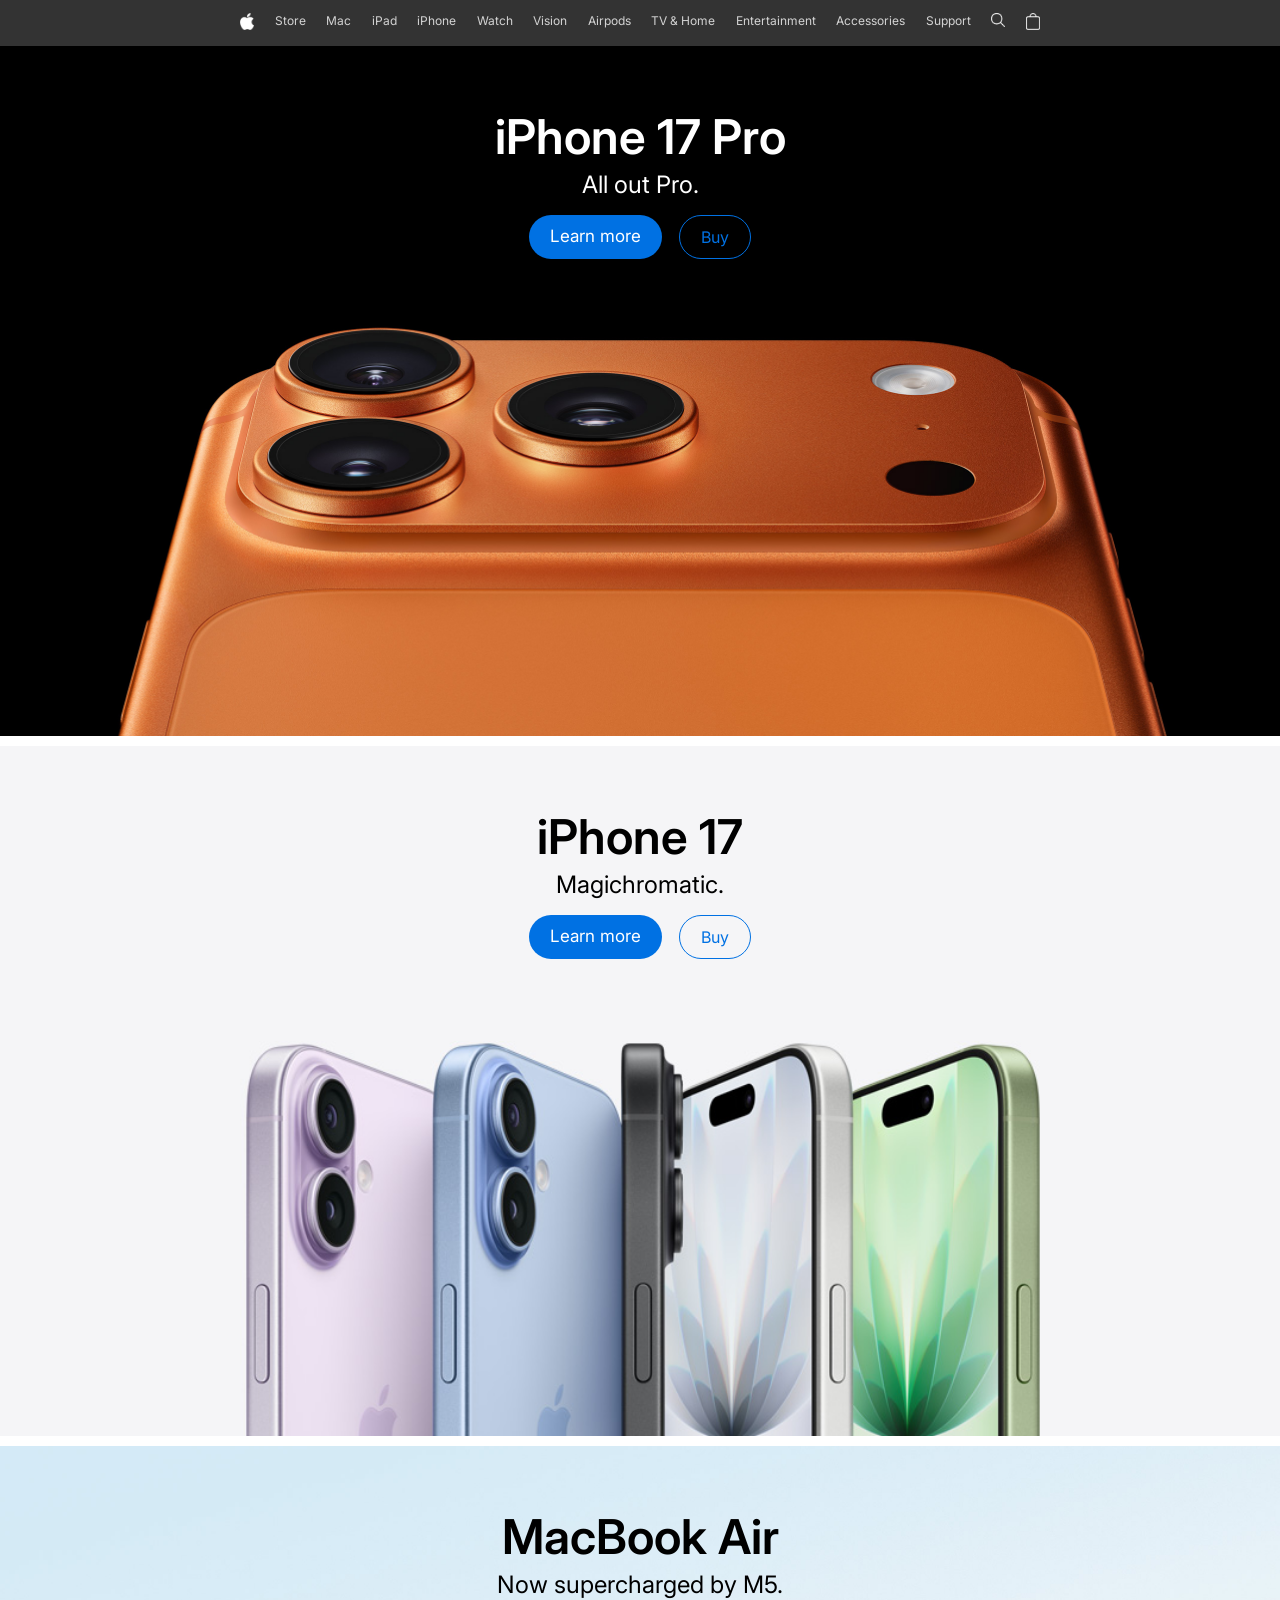
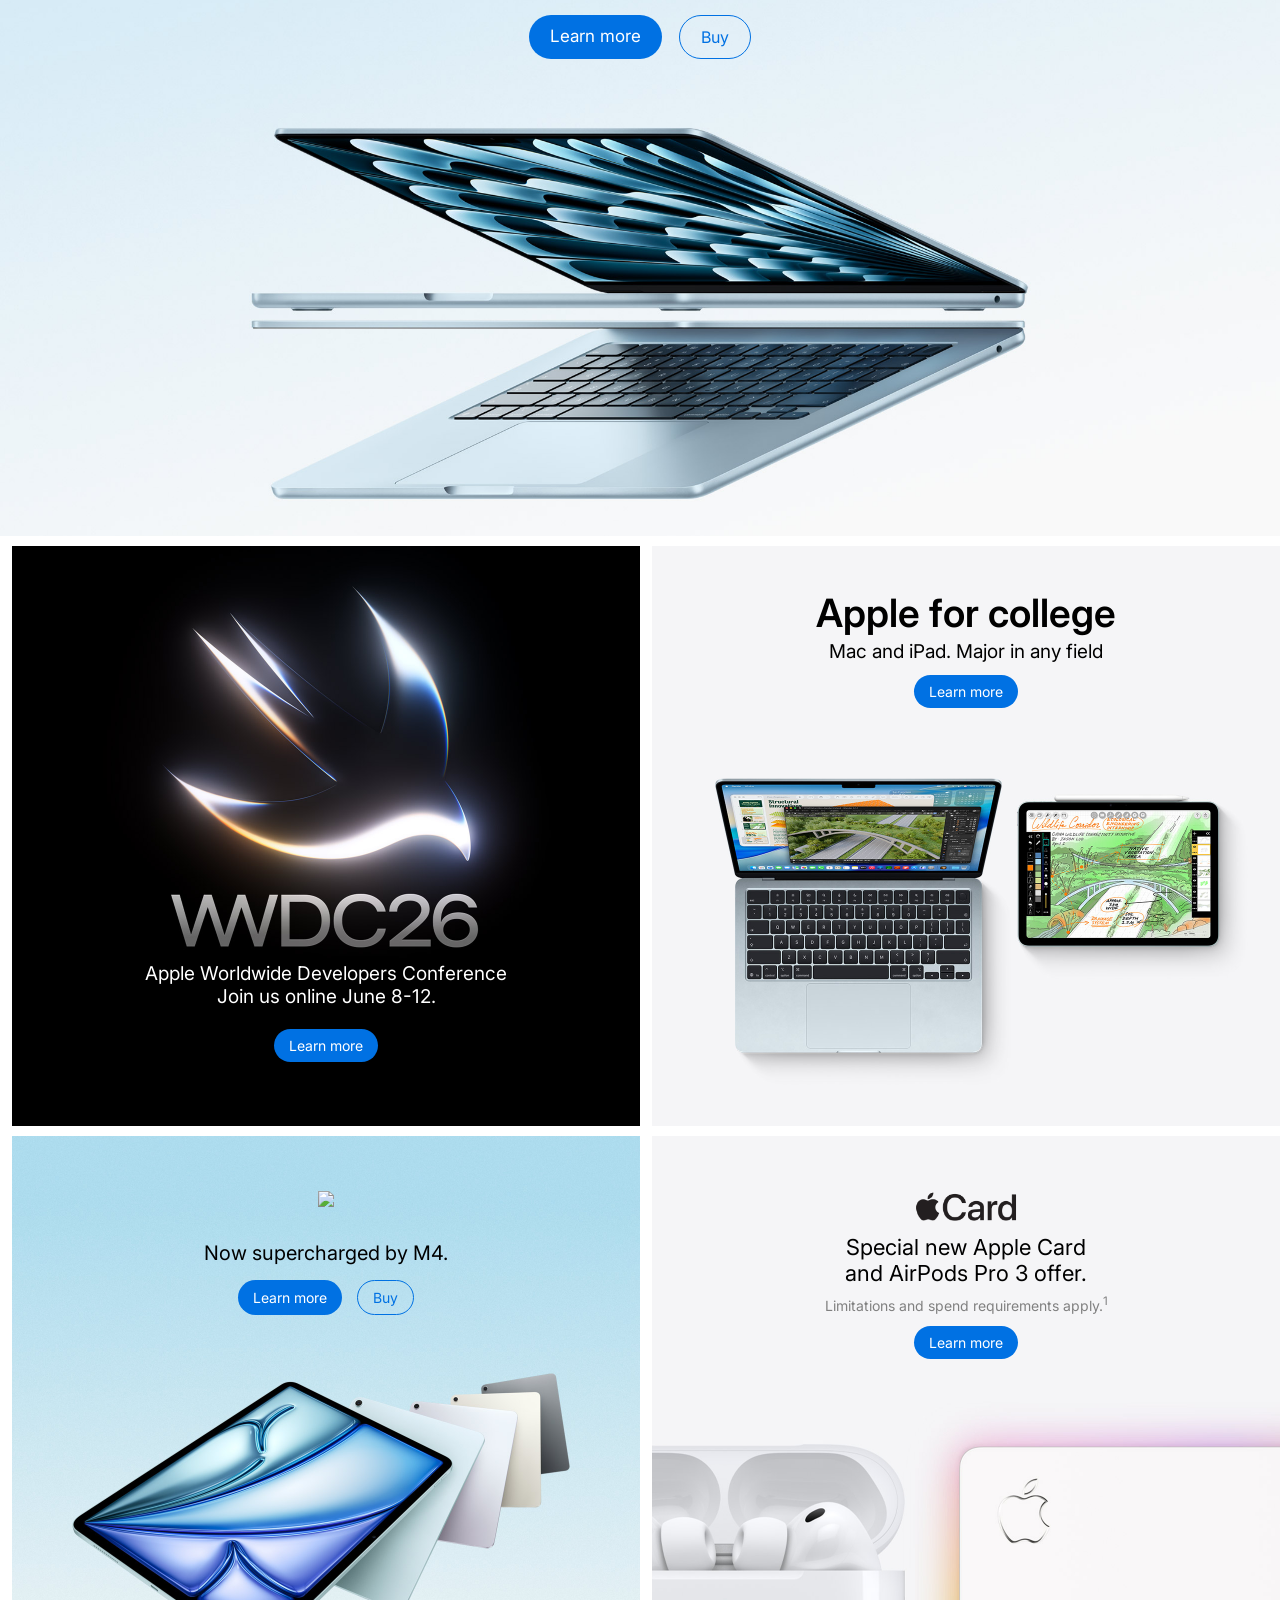
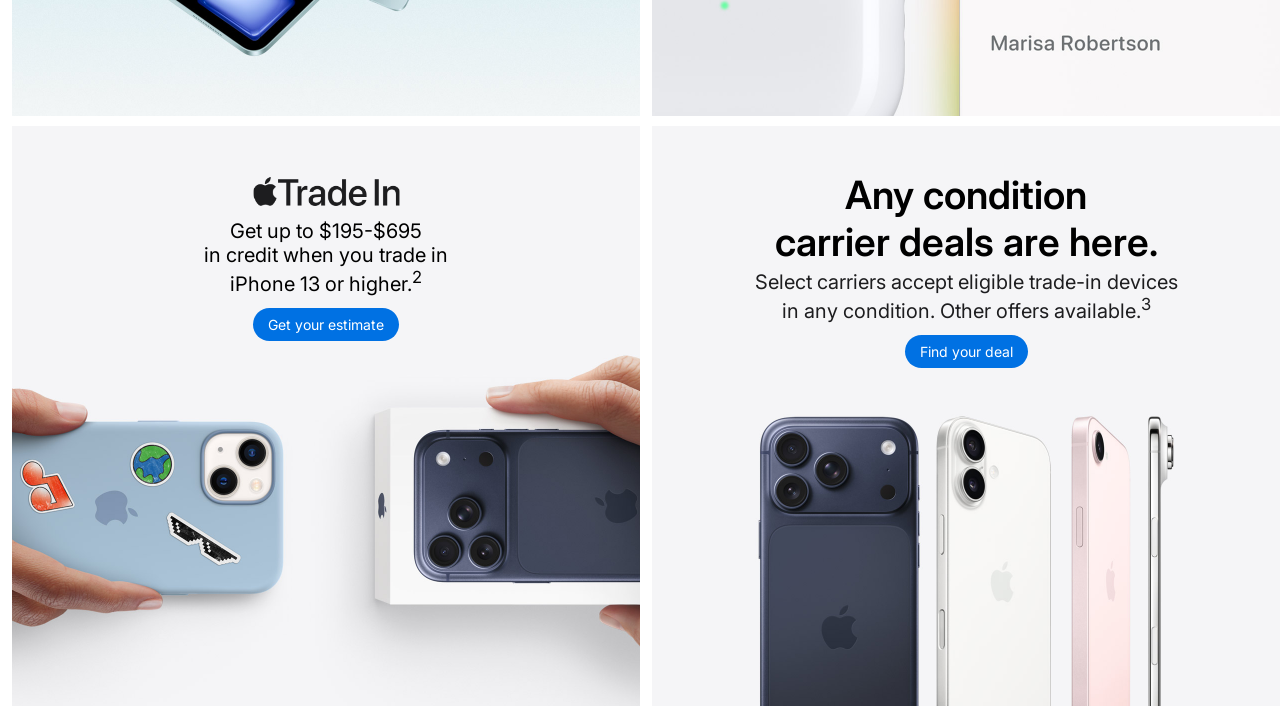
==== new_apple_website/index.html @ 1899ecae "Rename apple.html to index.html" ====
<!DOCTYPE html>
<html lang="en">
<head>
    <meta charset="UTF-8">
    <meta name="viewport" content="width=device-width, initial-scale=1.0">
    <title>Apple</title>
    <link rel="stylesheet" href="apple.css">
    <link rel="icon" type="image/svg" href="apple/images/favicon.ico" >
     <link href="https://fonts.googleapis.com/css2?family=Inter:ital,opsz,wght@0,14..32,100..900;1,14..32,100..900&display=swap" rel="stylesheet">
</head>
<body>
    <header>
        <nav>
                <ul class="nav-links">
                    <li><img src="apple/images/logo.png" id="img1"></li>
                    <li>Store</li>
                    <li>Mac</li>
                    <li>iPad</li>
                    <li>iPhone</li>
                    <li>Watch</li>
                    <li>Vision</li>
                    <li>Airpods</li>
                    <li>TV & Home</li>
                    <li>Entertainment</li>
                    <li>Accessories</li>
                    <li>Support</li>
                    <li><img src="apple/images/search-icon.png" id="img1"></li>
                    <li><img src="apple/images/cart.png" id="img1"></li>
              </ul>
        </nav>   
    </header>


    <section class="section1">
        <div class="center1">
            <h1>iPhone 17 Pro</h1>
            <h2>All out Pro.</h2>
        </div>
        <div class="buttons1">
            <buttton class="buttona">Learn more</buttton>
            <buttton class="buttonb">Buy</buttton>
        </div>
    </section>



    <section class="section2">
        <div class="center2">
            <h1>iPhone 17</h1>
            <h2>Magichromatic.</h2>
        </div>
        <div class="buttons1">
            <buttton class="buttona">Learn more</buttton>
            <buttton class="buttonc">Buy</buttton>
        </div>
    </section>




    <section class="section3">
        <div class="center2">
            <h1>MacBook Air </h1>
            <h2>Now supercharged by M5.</h2>
        </div>
        <div class="buttons1">
            <buttton class="buttona">Learn more</buttton>
            <buttton class="buttonc">Buy</buttton>
        </div>
    </section>




    <section class="section4">
        <section class="section41">
         <div class="text"> 
              <p>Apple Worldwide Developers Conference <br> Join us online June 8-12.</p>
              <button class="buttond">Learn more</button>
         </div>
           
         </section>
         <section class="section42">
            <div class="text1">
                <h3>Apple for college</h3>
                <p>Mac and iPad. Major in any field</p>
                <button class="buttond"> Learn more</button>
            </div>
            
        </section>
    </section>
    <section class="section5">
        <section class="section51">
             <div class="text3"> 
                <img src="https://www.apple.com/v/home/a/images/logos/ipad-air-m4/promo_logo_ipad_air__cxpnwthgj5yu_medium_2x.png">
                <p>Now supercharged by M4.</p>
             </div>
             <div class="buttons2">
                <button class="buttone">Learn more</button>
                <button class="buttonf">Buy</button>
             </div>
         </section>
         <section class="section52">
            <div class="text4">
                <img src="apple/images/card_image.png">
                <p class="p1">Special new Apple Card <br> and AirPods Pro 3 offer.</p>
                <p class="p2">Limitations and spend requirements apply.<sup>1</sup></p>
                <button class="buttond"> Learn more</button>
            </div>
            
        </section>
    </section>



    <section class="section6">
        <section class="section61">
            <div class="text5">
                <img src="apple/images/tradein_logo.jpg">
                <p>Get up to $195-$695 <br> in credit when you trade in <br> iPhone 13 or higher.<sup>2</sup></p>
                <button class="buttond">Get your estimate</button>
            </div>
            
        </section>

        <section class="section62">
            <div class="text6">
                <h3>Any condition <br> carrier deals are here.</h3>
                <p>Select carriers accept eligible trade-in devices<br> in any condition. Other offers available.<sup>3</sup></p>
                <button class="buttond">Find your deal</button> 
            </div>
        </section>
    </section>

</body>
</html>
---- new_apple_website/apple.css ----
*{
    margin:0px;
    padding:0px;
    font-family: "Inter";
    
}

header{
    background-color: rgba(0, 0, 0, 0.8);
    width:100%;
    padding:13px 0px;
    position:sticky;
    top:0px;
    backdrop-filter: blur(20px);
    -webkit-backdrop-filter: blur(20px);
    
}

nav{
    display:flex;
    justify-content: center;
    align-items: center;
}
.nav-links{
    display: flex;
    list-style: none;
    color:lightgray;
    justify-content: space-between;
    width:90%;
    padding:0 240px;
    font-size:12px;
    font-weight:400;
    
}
#img1{
    width:14px;
}
.section1{
    background: url(apple/images/image1.jpg);
    height:690px;
    background-position:center;
    background-size:cover;
    background-repeat: no-repeat;
    margin-bottom: 10px;
}
.center1{
    color:white;
    display:flex;
    flex-direction: column;
    align-items: center;
    padding-top:61px;
}
.center1 h1{
    font-size: 48px;
    font-weight:600;
}
.center1 h2{
    font-size: 24px;
    font-weight:400;
    margin-top:4px;
}
.buttons1{
    margin-top:16px;
    display: flex;
    justify-content: center;
    gap:17px;
   
}
.buttona{
    background-color: #0071e3;
    font-size:17px;
    padding:11px 21px;
    border-radius:980px;
    border:none;
    cursor: pointer;
    color:white;

}
.buttonb{
    background-color: transparent;
    border-radius:980px;
    padding:11px 21px;
    border: 0.8px solid #0071e3;
    color:#0071e3;
    cursor: pointer;

}
.buttonb:hover{
    background-color: #0071e3;
    color:white;
}



.section2{
    background: url(apple/images/third_image.png);
    height:690px;
    background-position:center;
    background-size:cover;
    background-repeat: no-repeat;
    margin-bottom: 10px;
}
.center2{
    color:black;
    display:flex;
    flex-direction: column;
    align-items: center;
    padding-top:61px;
}
.center2 h1{
    font-size: 48px;
    font-weight:600;
}
.center2 h2{
    font-size: 24px;
    font-weight:400;
    margin-top:4px;
}
.buttonc{
    background-color: transparent;
    border-radius:980px;
    padding:11px 21px;
    border: 0.8px solid #0071e3;
    color:#0071e3;
    cursor: pointer;
}
.buttonc:hover{
    background-color: #0071e3;
    color:white;
}



.section3{
    background: url(apple/images/sixth_image.jpg);
    height:690px;
    background-position:center;
    background-size:cover;
    background-repeat: no-repeat;
    margin-bottom: 10px;
}

.section4{
    display:flex;
    margin-bottom: 10px;
    
}

.section41{
    background: url(apple/images/fourth_image.jpg);
    height:580px;
    width:710px;
    background-position:center;
    background-size:cover;
    background-repeat: no-repeat;
    margin-left: 12px;
    font-size:19px;
    font-weight: 400;
    color: white;
    display:flex;
    justify-content: flex-end;
    align-items: center;
    text-align: center;
    flex-direction: column;
}
.text{
    margin-bottom:17px;
}
.text p{
    margin-bottom: 21px;
}
.buttond{
    background-color: #0071e3;
    font-size:14px;
    padding:8px 15px;
    border-radius:980px;
    border:none;
    cursor: pointer;
    color:white;
    margin-bottom: 47px;
    
}

.section42{
    background: url(apple/images/fifth_image.jpg);
    height:580px;
    width:710px;
    background-position:center;
    background-size:cover;
    background-repeat: no-repeat;
    margin-left: 12px;
    display:flex;
    flex-direction: column;
    align-items: center;
    text-align: center;
}
.text1 h3{
    font-size: 39px;
    font-weight: 600;
}
.text1 p{
    font-size: 19px;
    font-weight: 400;
    margin-top:4px;
    margin-bottom: 12px;
}

.text1{
    margin-top: 43px;
}



.section5{
    display:flex;
    margin-bottom: 10px;
}
.section51{
    background: url(apple/images/seventh_image.jpg);
    height:580px;
    width:710px;
    background-position:center;
    background-size:cover;
    background-repeat: no-repeat;
    margin-left: 12px;
    font-size:19px;
    font-weight: 400;
    color: black;
    
}
.text3{
   display: flex;
   flex-direction: column;
   justify-content: center;
   align-items: center;
   padding-top: 55px;

}
.text3 img{
    height: 50px;
    width:auto;
}
.text3 p{
    font-size: 20px;
    font-weight: 400;
}
.buttons2{
    display: flex;
    justify-content: center;
    padding-top: 15px;
    gap:15px;
}
.buttone{
    background-color: #0071e3;
    font-size:14px;
    padding:8px 15px;
    border-radius:980px;
    border:none;
    cursor: pointer;
    color:white;
    margin-bottom: 47px;
}
.buttonf{
    background-color: transparent;
    font-size:14px;
    padding:8px 15px;
    border-radius:980px;
    border:0.8px solid #0071e3;
    cursor: pointer;
    color:#0071e3;
    margin-bottom: 47px;
}
.buttonf:hover{
    background-color: #0071e3;
    color:white;
}






.section52{
    background: url(apple/images/eighth_image.jpg);
    height:580px;
    width:710px;
    background-position:center;
    background-size:cover;
    background-repeat: no-repeat;
    margin-left: 12px;
    color: black;
    display:flex;
    flex-direction: column;
    align-items: center;
    text-align: center;
}
.text4{
    padding-top: 55px;
}
.section52 img{
    height: 49px;
    width: auto;
}
.p1{
    font-size: 22px;
    font-weight: 400;
    margin-top: -10px;
}
.p2{
    font-size: 14px;
    font-weight: 400;
    margin-top:8px;
    margin-bottom: 12px;
    color:gray;
}





.section6{
    display:flex;
    margin-bottom: 10px;
}
.section61{
    background: url(apple/images/ninth_image.jpg);
    background-position:center;
    background-size:cover;
    background-repeat: no-repeat;
    height:580px;
    width:710px;
    margin-left:12px;
    display:flex;
    flex-direction: column;
    align-items: center;
    text-align: center;
    
}
.text5{
   padding: 50px;
}
.text5 img{
    height:49px;
}
.text5 p{
    font-size: 20px;
    font-weight: 400;
    margin-top: -10px;
    margin-bottom: 12px;
}


.section62{
    background: url(apple/images/tenth_image.jpg);
    background-position:center;
    background-size:cover;
    background-repeat: no-repeat;
    height:580px;
    width:710px;
    margin-left:12px;
    display:flex;
    flex-direction: column;
    align-items: center;
    text-align: center;
}
.text6{
    margin-top: 45px;
}
.text6 h3{
    font-size: 39px;
    font-weight: 600;
    padding-bottom: 15px;
}
.text6 p{
    font-size: 20px;
    font-weight: 400;
    margin-top: -10px;
    margin-bottom: 12px;
    color: rgb(29, 29, 31);
}
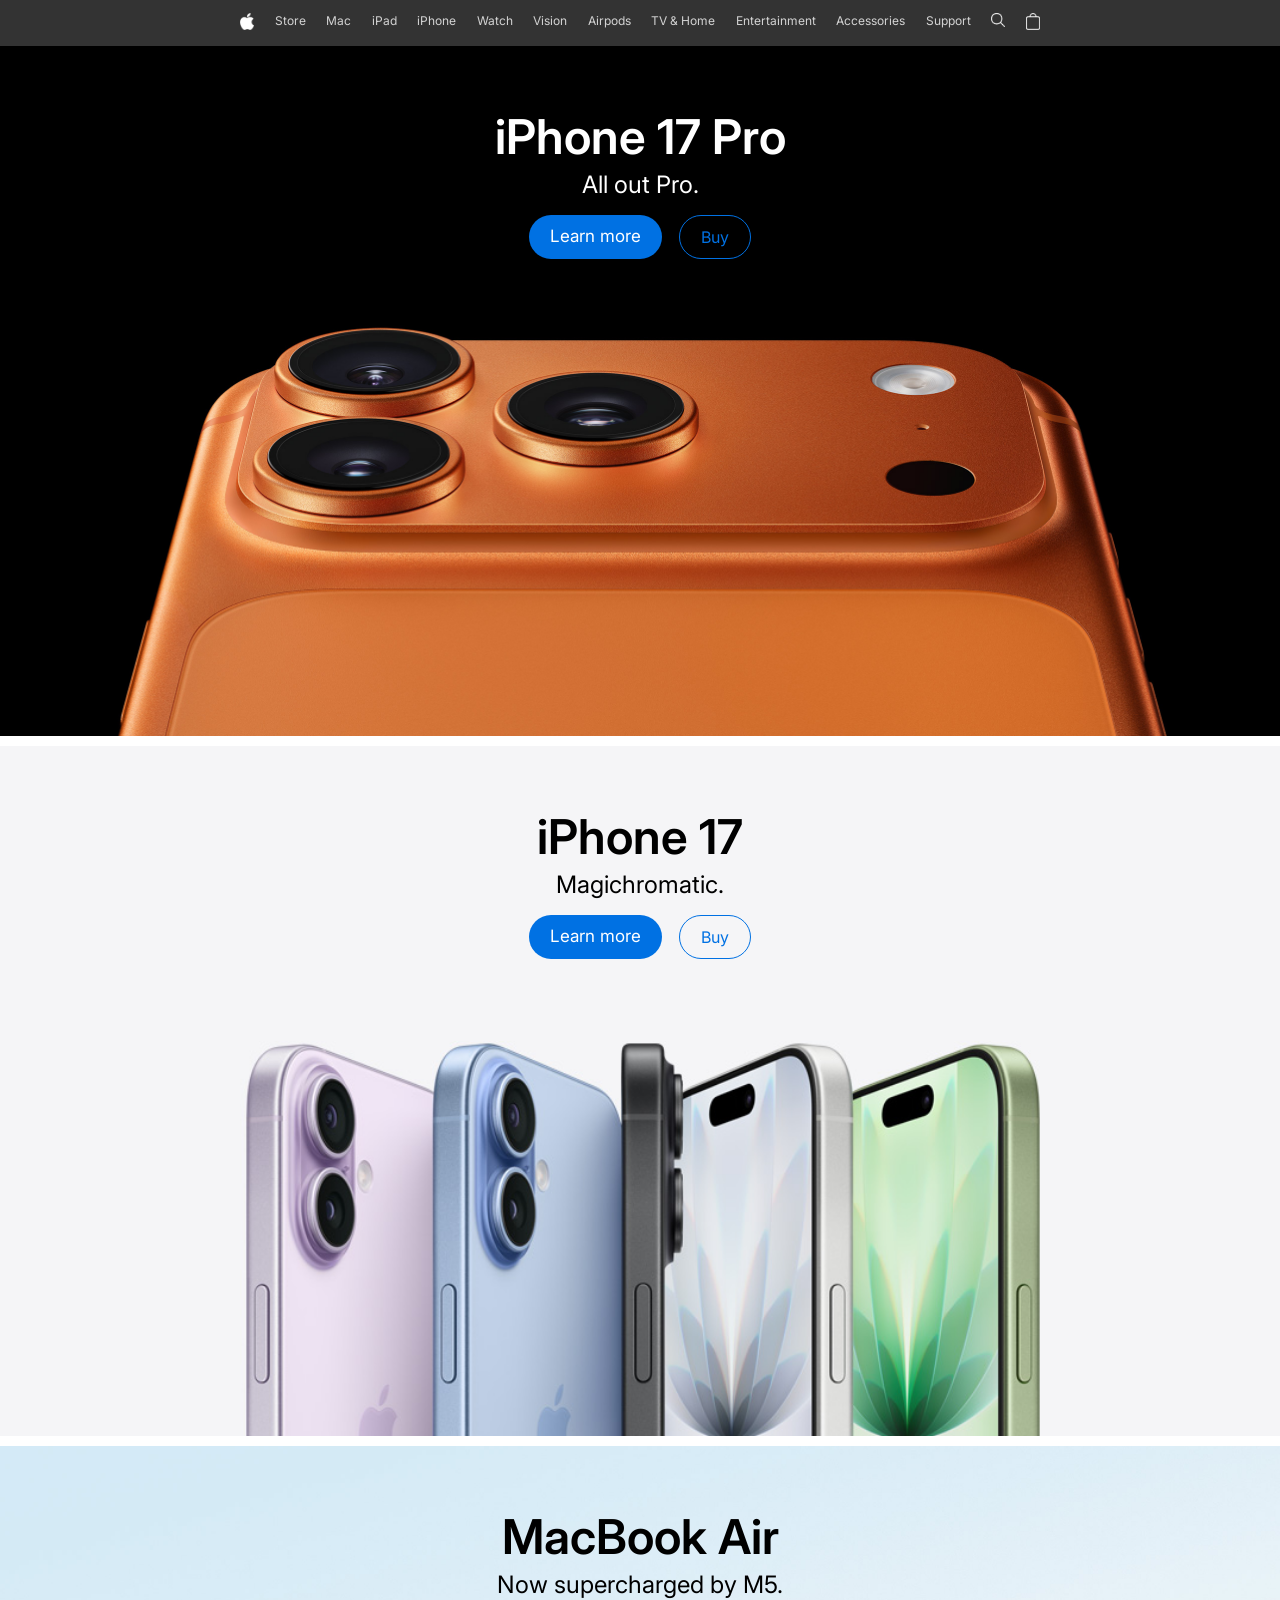
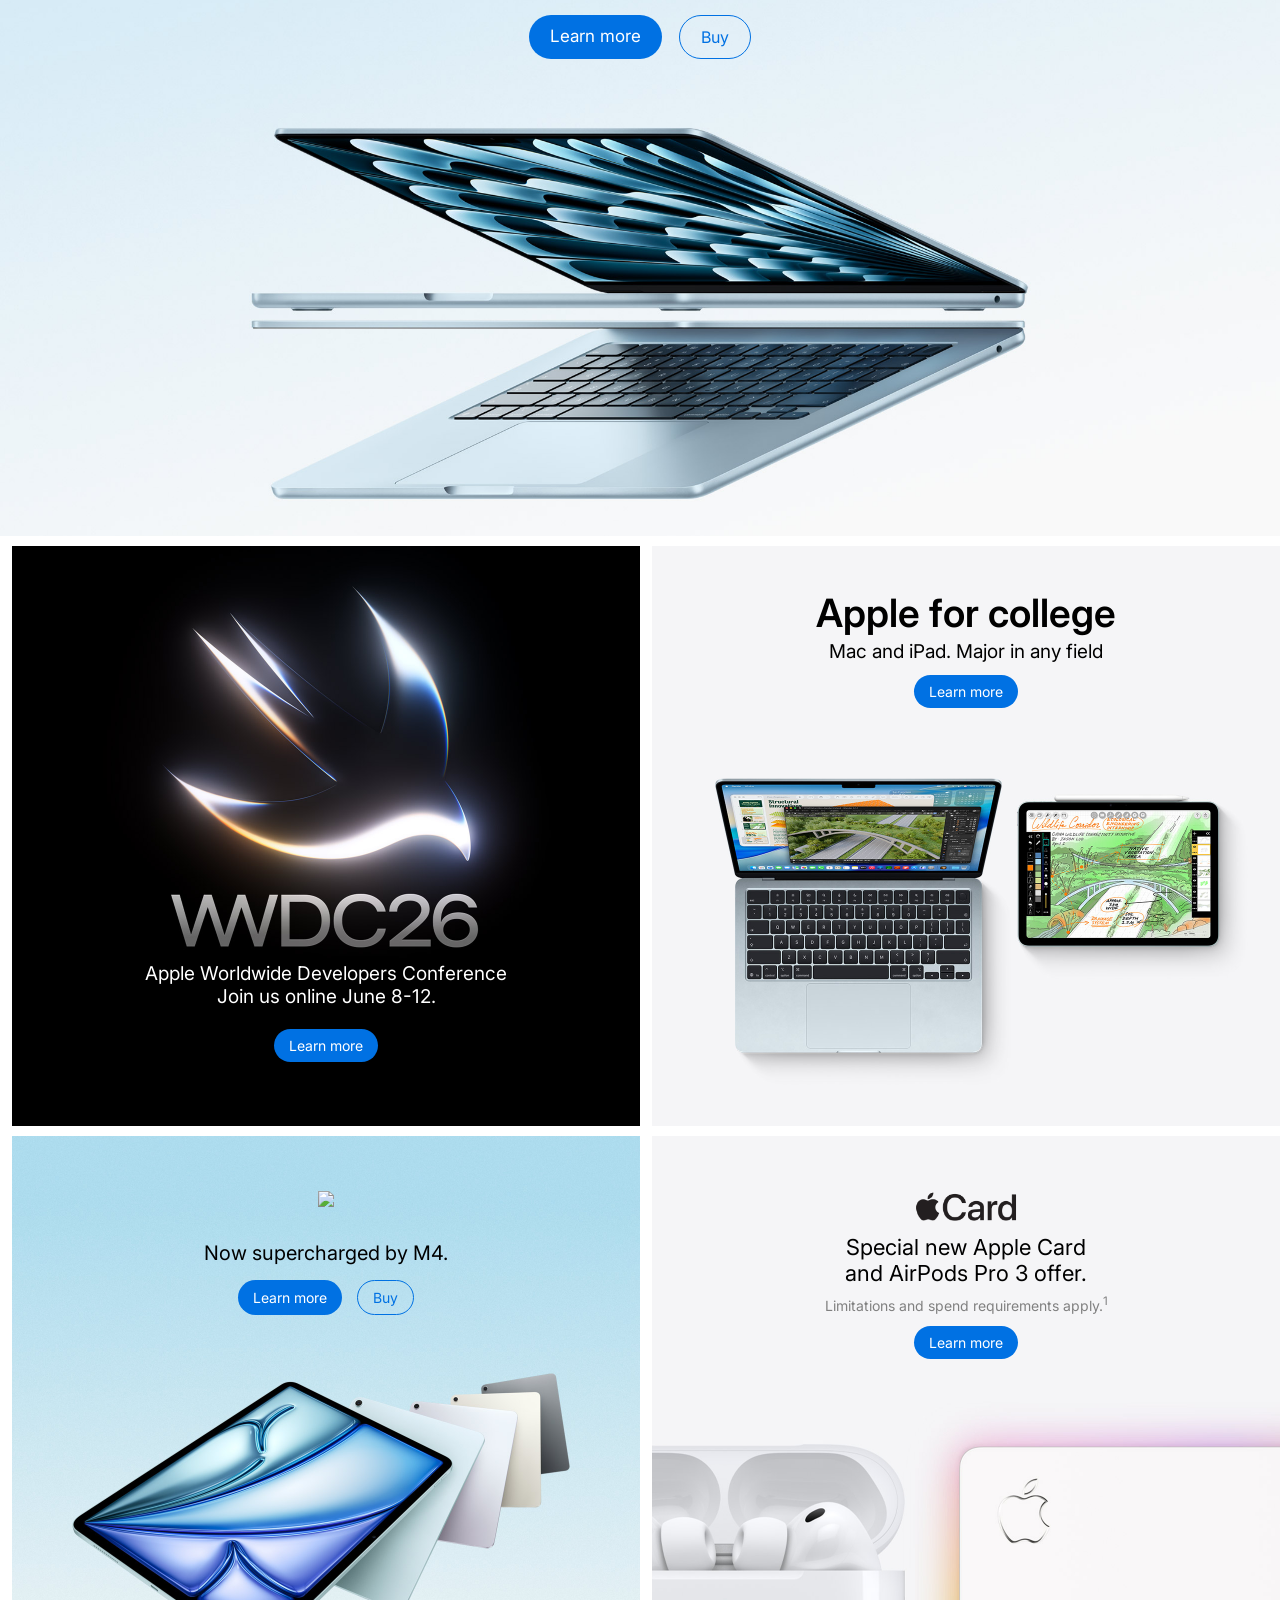
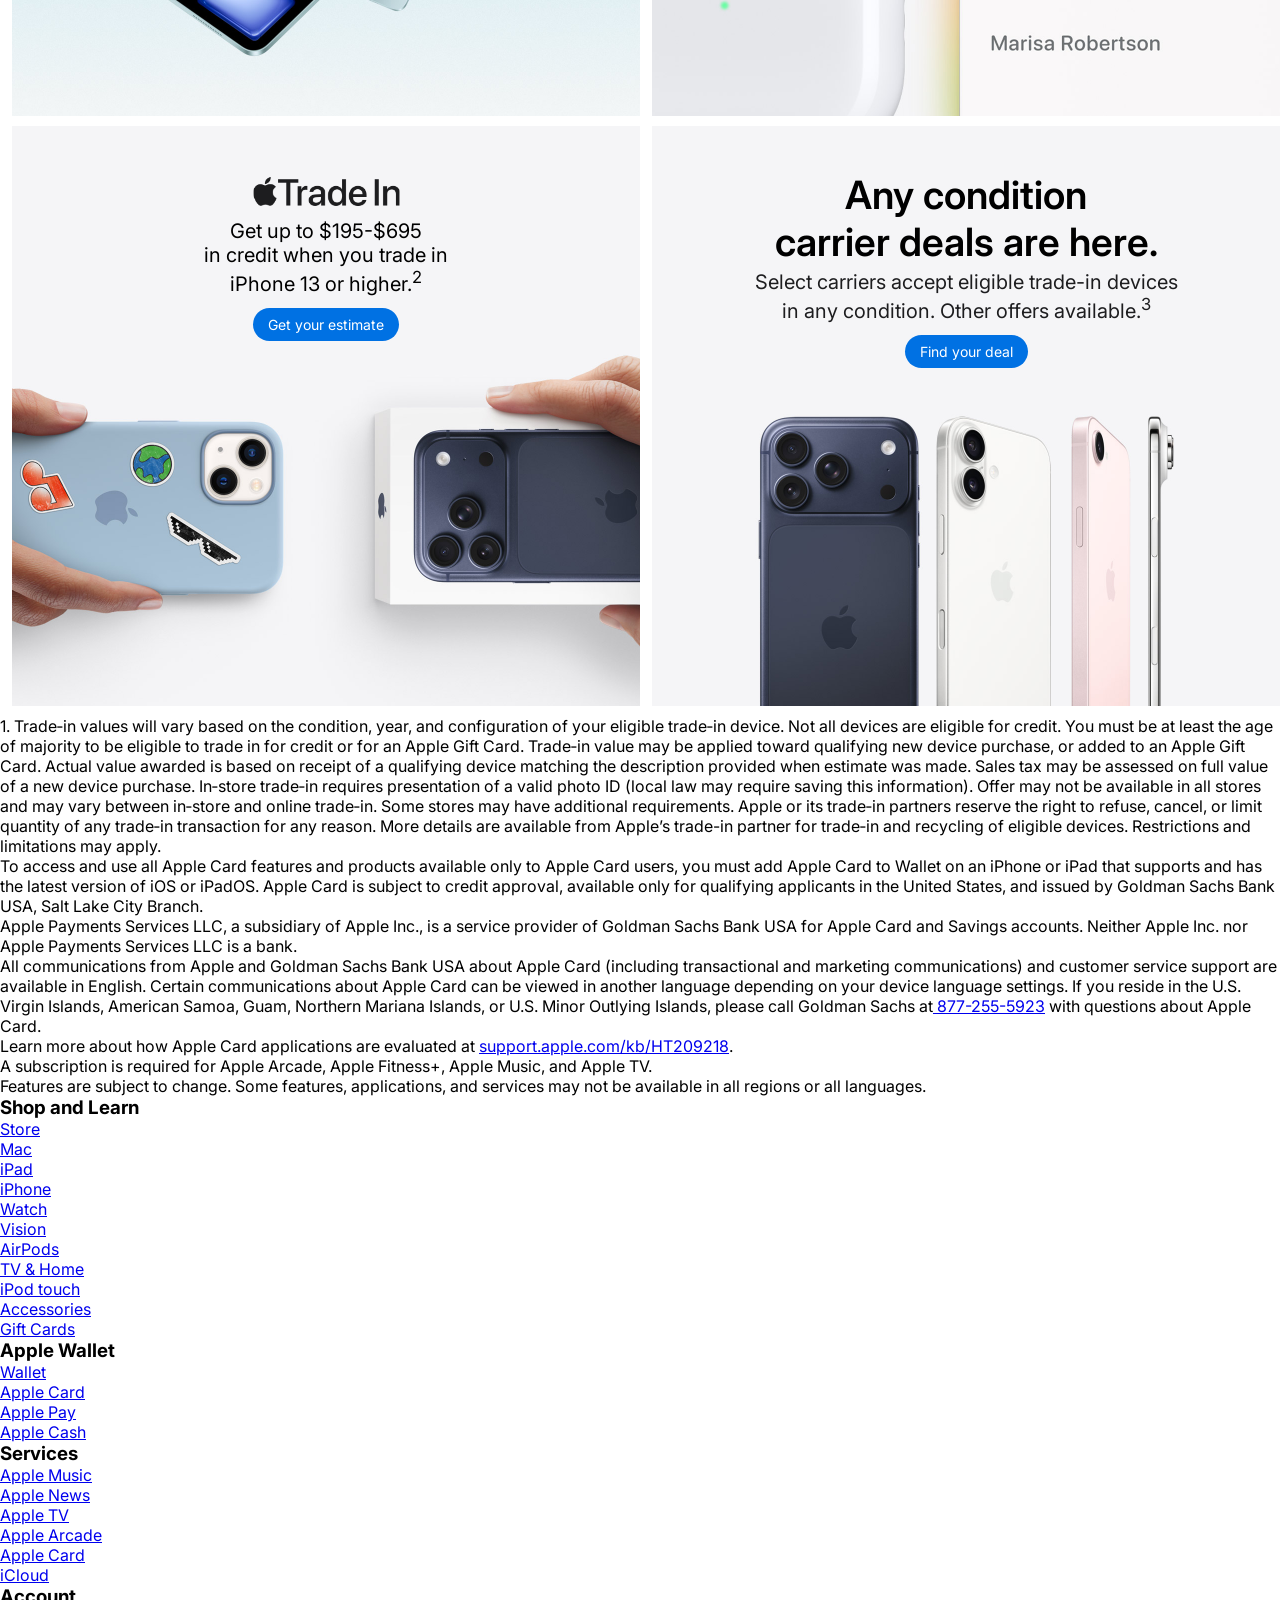
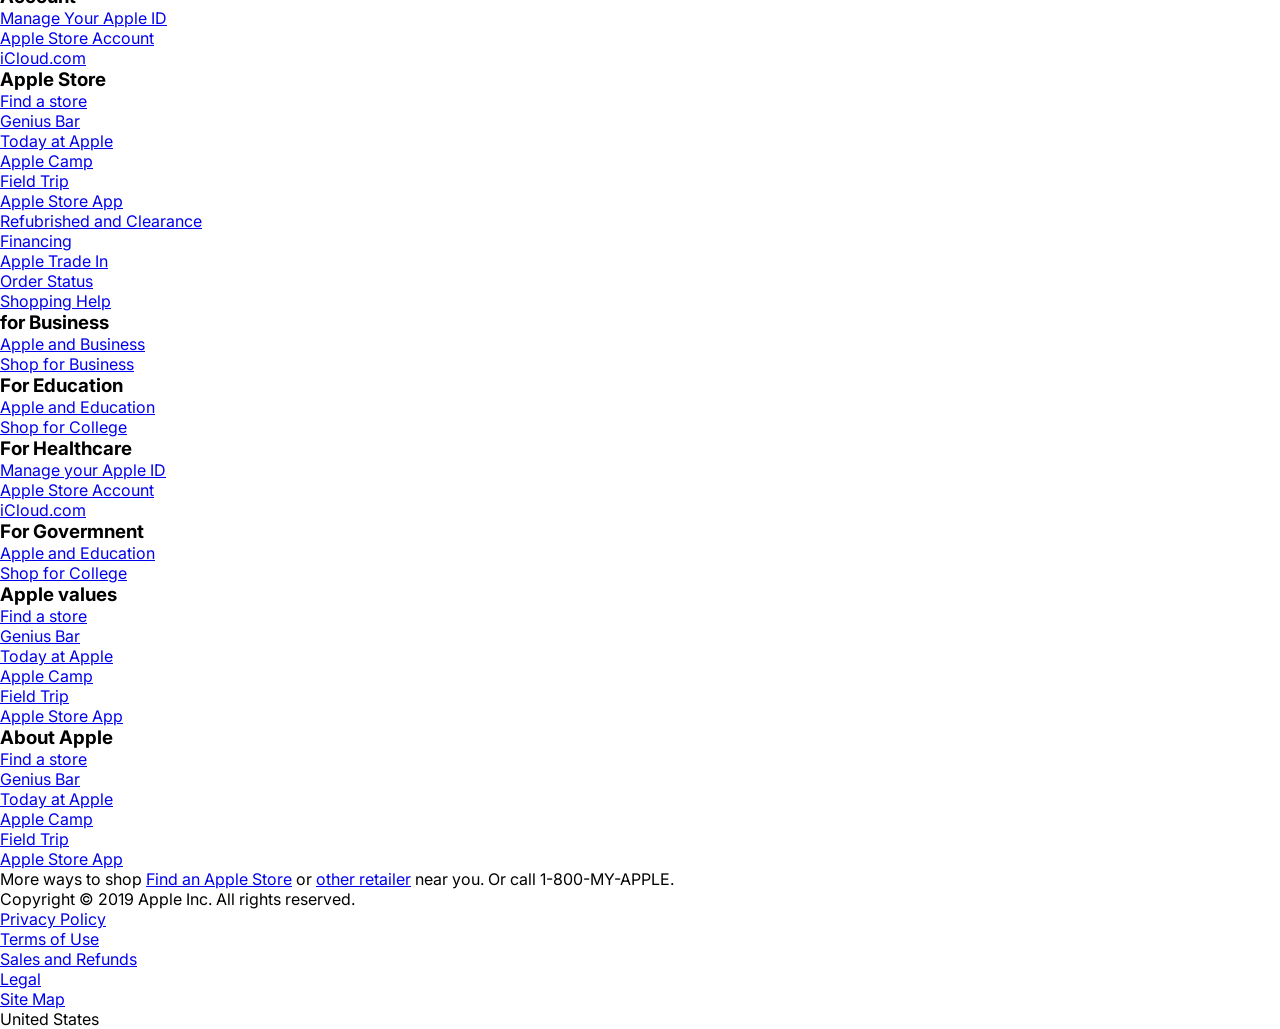
==== commit bb9a220d: "Revise index.html for new Apple website layout Updated HTML structure and content for the Apple webs" ====
--- a/new_apple_website/index.html
+++ b/new_apple_website/index.html
@@ -5,7 +5,7 @@
     <meta name="viewport" content="width=device-width, initial-scale=1.0">
     <title>Apple</title>
     <link rel="stylesheet" href="apple.css">
-    <link rel="icon" type="image/svg" href="apple/images/favicon.ico" >
+    <link rel="icon" type="image/svg" href="old/images/favicon.ico" >
      <link href="https://fonts.googleapis.com/css2?family=Inter:ital,opsz,wght@0,14..32,100..900;1,14..32,100..900&display=swap" rel="stylesheet">
 </head>
 <body>
@@ -125,6 +125,7 @@
 
         <section class="section62">
             <div class="text6">
+                
                 <h3>Any condition <br> carrier deals are here.</h3>
                 <p>Select carriers accept eligible trade-in devices<br> in any condition. Other offers available.<sup>3</sup></p>
                 <button class="buttond">Find your deal</button> 
@@ -132,5 +133,167 @@
         </section>
     </section>
 
+
+
+    <footer class="footer-wrapper">
+      <div class="internal-wrapper">
+            <div class="upper-text-container">
+                    <p class="first-text">
+                        1. Trade‑in values will vary based on the condition, year, and configuration of your eligible trade‑in device. Not all devices are eligible for credit. You must be at least the age of majority to be eligible to trade in for credit or for an Apple Gift Card. Trade‑in value may be applied toward qualifying new device purchase, or added to an Apple Gift Card. Actual value awarded is based on receipt of a qualifying device matching the description provided when estimate was made. Sales tax may be assessed on full value of a new device purchase. In‑store trade‑in requires presentation of a valid photo ID (local law may require saving this information). Offer may not be available in all stores and may vary between in‑store and online trade‑in. Some stores may have additional requirements. Apple or its trade‑in partners reserve the right to refuse, cancel, or limit quantity of any trade‑in transaction for any reason. More details are available from Apple’s trade-in partner for trade‑in and recycling of eligible devices. Restrictions and limitations may apply.
+                    </p>
+                    <p>To access and use all Apple Card features and products available only to Apple Card users, 
+                        you must add Apple Card to Wallet on an iPhone or 
+                        iPad that supports and has the latest version of iOS or iPadOS. Apple Card is subject to credit 
+                        approval, available only for qualifying applicants in the United States, and issued by Goldman 
+                        Sachs Bank USA, Salt Lake City Branch.</p>
+                    <p>
+                        Apple Payments Services LLC, a subsidiary of Apple Inc., is a service provider of Goldman Sachs Bank USA for Apple Card and Savings accounts. Neither Apple Inc. nor Apple Payments Services LLC is a bank.
+                    </p>
+                    <p>
+                        All communications from Apple and Goldman Sachs Bank USA about Apple Card (including transactional and marketing communications) and customer service support are available in English.
+                         Certain communications about Apple Card can be viewed in another language depending on your device language settings. If you reside in the U.S. Virgin Islands,
+                         American Samoa, Guam, Northern Mariana Islands, or U.S. Minor Outlying Islands, please call Goldman Sachs at<a href="tel"> 877-255-5923</a> with questions about Apple Card.
+                    </p>
+                    <p>
+                        Learn more about how Apple Card applications are
+                         evaluated at <a href="#">support.apple.com/kb/HT209218</a>.
+                    </p>
+                    <p>
+                        A subscription is required for Apple Arcade, Apple Fitness+, Apple Music, and Apple TV.
+                    </p>
+                    <p>
+                        Features are subject to change. Some features, applications, and services may not be available in all regions or all languages.
+                    </p>
+            </div>
+        <div class="footer-links-wrapper">
+            <div class="links-wrapper-1">
+                <h3>Shop and Learn</h3>
+                <ul>
+                    <li><a href="#">Store</a></li>
+                    <li><a href="#">Mac</a></li>
+                    <li><a href="#">iPad</a></li>
+                    <li><a href="#">iPhone</a></li>
+                    <li><a href="#">Watch</a></li>
+                    <li><a href="#">Vision</a></li>
+                    <li><a href="#">AirPods</a></li>
+                    <li><a href="#">TV & Home</a></li>
+                    <li><a href="#">iPod touch</a></li>
+                    <li><a href="#">Accessories</a></li>
+                    <li><a href="#">Gift Cards</a></li>
+                </ul>
+                <h3>Apple Wallet</h3>
+                <ul>
+                    <li><a href="#">Wallet</a></li>
+                    <li><a href="#">Apple Card</a></li>
+                    <li><a href="#">Apple Pay</a></li>
+                    <li><a href="#">Apple Cash</a></li>
+                </ul>
+            </div>
+            <div class="links-wrapper-2">
+                 <h3>Services</h3>
+                <ul>
+                    <li><a href="#">Apple Music</a></li>
+                    <li><a href="#">Apple News</a></li>
+                    <li><a href="#">Apple TV</a></li>
+                    <li><a href="#">Apple Arcade</a></li>
+                    <li><a href="#">Apple Card</a></li>
+                    <li><a href="#">iCloud</a></li>
+                </ul>
+                 <h3>Account</h3>
+                <ul>
+                    <li><a href="#">Manage Your Apple ID</a></li>
+                    <li><a href="#">Apple Store Account</a></li>
+                    <li><a href="#">iCloud.com</a></li>
+                  
+                </ul>
+            </div>
+            <div class="links-wrapper-3">
+                <h3>Apple Store</h3>
+                <ul>
+                    <li><a href="#">Find a store</a></li>
+                    <li><a href="#">Genius Bar</a></li>
+                    <li><a href="#">Today at Apple</a></li>
+                    <li><a href="#">Apple Camp</a></li>
+                    <li><a href="#">Field Trip</a></li>
+                    <li><a href="#">Apple Store App</a></li>
+                    <li><a href="#">Refubrished and Clearance</a></li>
+                    <li><a href="#">Financing</a></li>
+                    <li><a href="#">Apple Trade In</a></li>
+                    <li><a href="#">Order Status</a></li>
+                    <li><a href="#">Shopping Help</a></li>
+                </ul>
+            </div>
+            <div class="links-wrapper-4">
+                <h3>for Business</h3>
+                <ul>
+                    <li><a href="#">Apple and Business</a></li>
+                    <li><a href="#">Shop for Business</a></li>
+                </ul>
+                <h3>For Education</h3>
+                <ul>
+                    <li><a href="#">Apple and Education</a></li>
+                    <li><a href="#">Shop for College</a></li>
+                </ul>
+                <h3>For Healthcare</h3>
+                <ul>
+                    <li><a href="#">Manage your Apple ID</a></li>
+                    <li><a href="#">Apple Store Account</a></li>
+                    <li><a href="#">iCloud.com</a></li>
+                </ul>
+                <h3>For Govermnent</h3>
+                <ul>
+                    <li><a href="#">Apple and Education</a></li>
+                    <li><a href="#">Shop for College</a></li>
+                </ul>
+            </div>
+            <div class="links-wrapper-5">
+                <h3>Apple values</h3>
+                <ul>
+                    <li><a href="#">Find a store</a></li>
+                    <li><a href="#">Genius Bar</a></li>
+                    <li><a href="#">Today at Apple</a></li>
+                    <li><a href="#">Apple Camp</a></li>
+                    <li><a href="#">Field Trip</a></li>
+                    <li><a href="#">Apple Store App</a></li>
+                </ul>
+                <h3>About Apple</h3>
+                <ul>
+                    <li><a href="#">Find a store</a></li>
+                    <li><a href="#">Genius Bar</a></li>
+                    <li><a href="#">Today at Apple</a></li>
+                    <li><a href="#">Apple Camp</a></li>
+                    <li><a href="#">Field Trip</a></li>
+                    <li><a href="#">Apple Store App</a></li>
+                </ul>
+            </div>
+        </div>
+            <div class="my-apple-wrapper">
+                        More ways to shop <a href="#">Find an Apple Store</a> or <a href="#">other retailer</a>
+                        near you. Or call <a herf="#">1-800-MY-APPLE</a>.
+            </div>
+
+        <div class="copyright-wrapper">
+            <div class="copyright">
+                Copyright &copy 2019 Apple Inc. All rights reserved.
+            </div>
+            <div class="footer-links-terms">
+                <ul>
+                    <li><a href="#">Privacy Policy</a></li>
+                    <li><a href="#">Terms of Use</a></li>
+                    <li><a href="#">Sales and Refunds</a></li>
+                    <li><a href="#">Legal</a></li>
+                    <li><a href="#">Site Map</a></li>
+                </ul>
+                 
+            </div>
+            <div class="footer-country">
+                <div class="footer-country-name">
+                    United States
+                </div>
+            </div>
+
+        </div>
+      </div>
+    </footer>
 </body>
 </html>
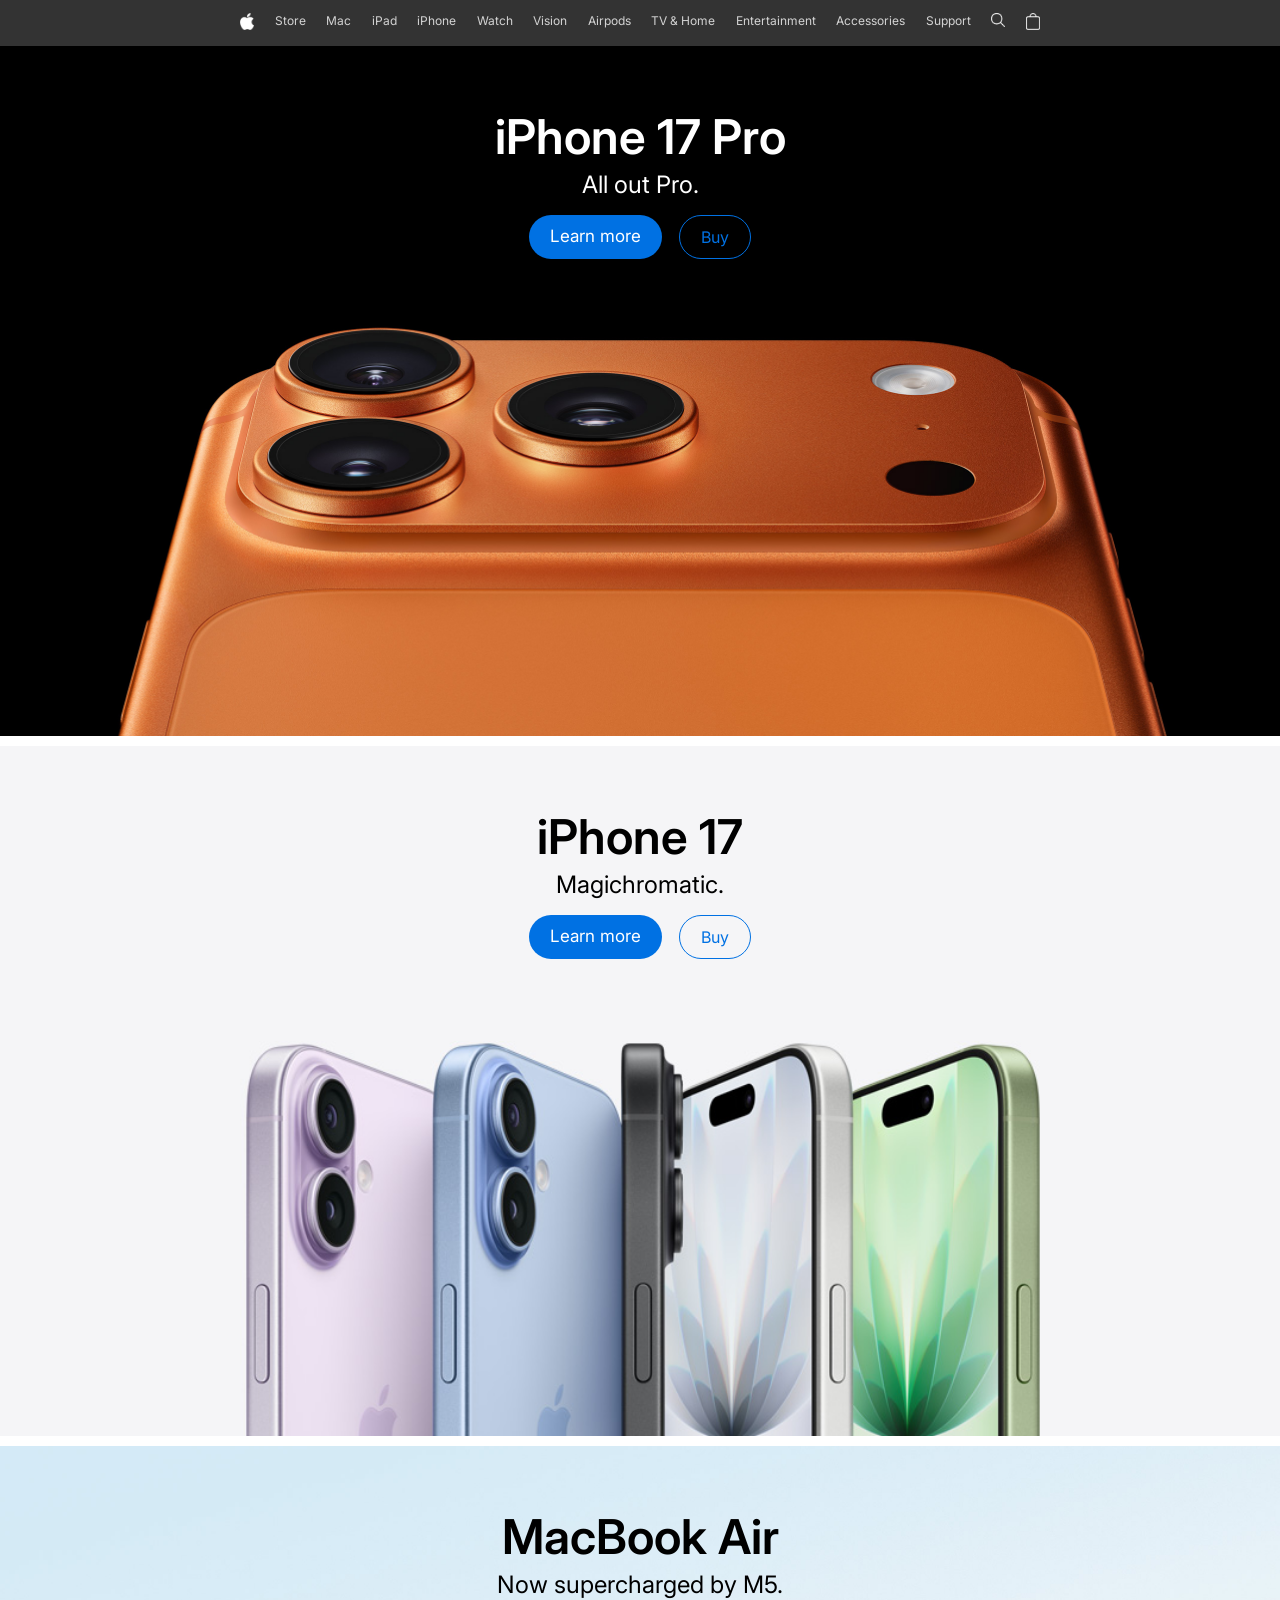
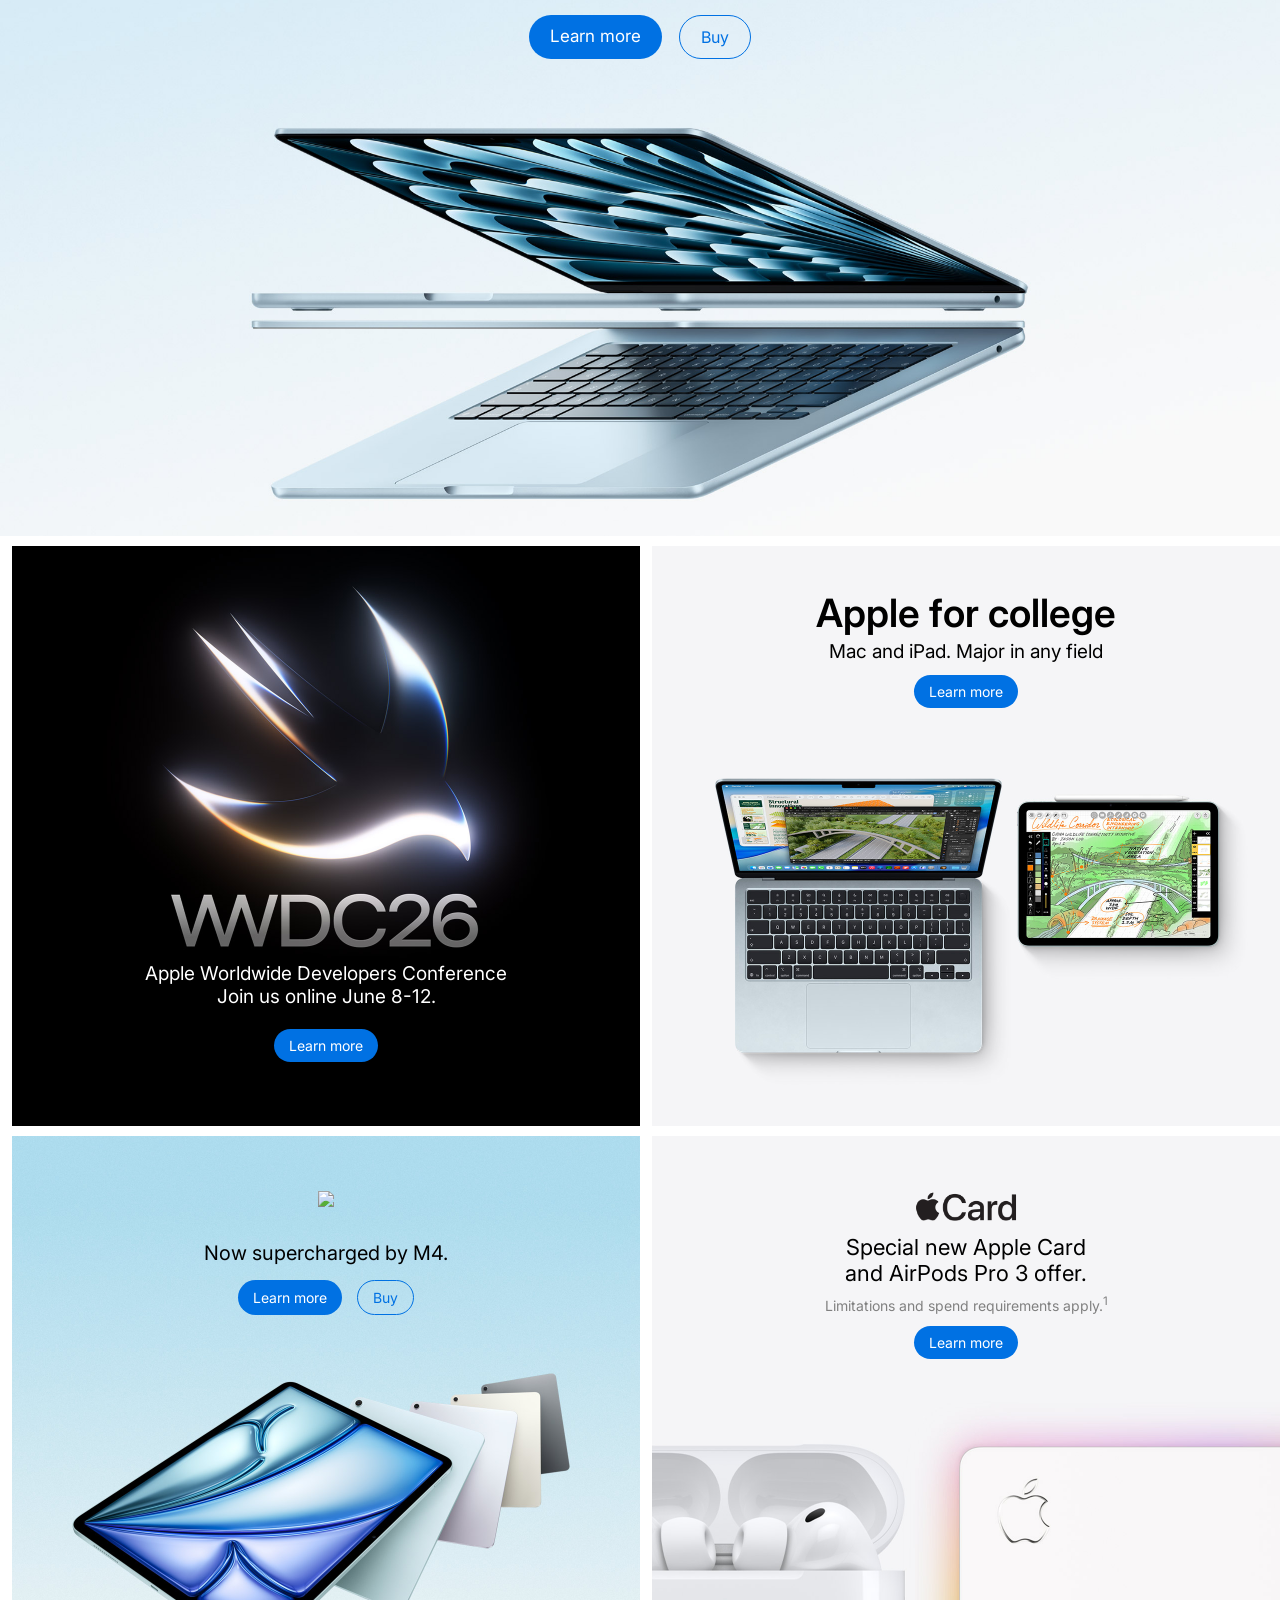
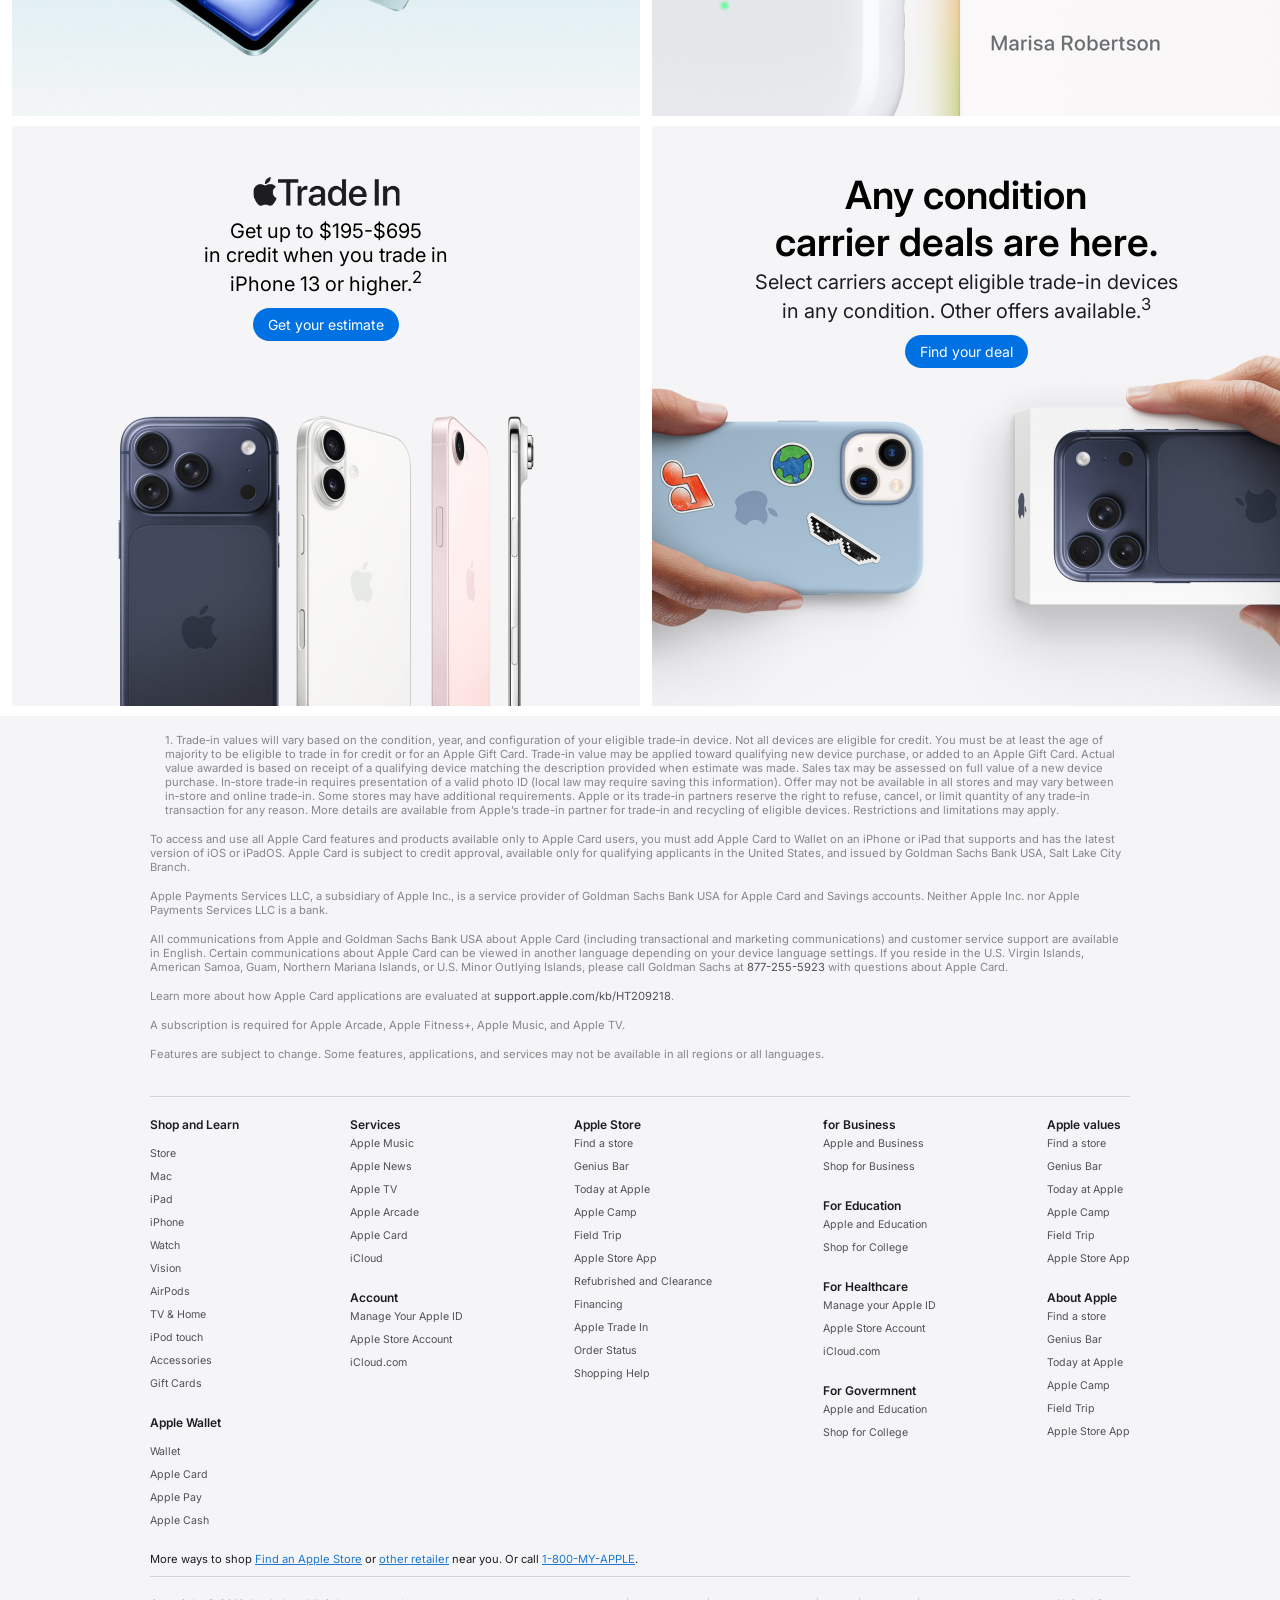
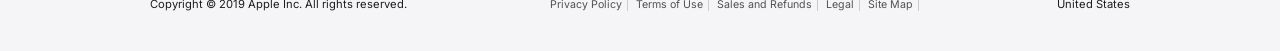
==== commit 67496224: "Update index.html" ====
--- a/new_apple_website/index.html
+++ b/new_apple_website/index.html
@@ -5,7 +5,7 @@
     <meta name="viewport" content="width=device-width, initial-scale=1.0">
     <title>Apple</title>
     <link rel="stylesheet" href="apple.css">
-    <link rel="icon" type="image/svg" href="old/images/favicon.ico" >
+    <link rel="icon" type="image/svg" href="apple/images/favicon.ico" >
      <link href="https://fonts.googleapis.com/css2?family=Inter:ital,opsz,wght@0,14..32,100..900;1,14..32,100..900&display=swap" rel="stylesheet">
 </head>
 <body>
--- a/new_apple_website/apple.css
+++ b/new_apple_website/apple.css
@@ -323,7 +323,7 @@
     margin-bottom: 10px;
 }
 .section61{
-    background: url(apple/images/ninth_image.jpg);
+    background: url(apple/images/tenth_image.jpg);
     background-position:center;
     background-size:cover;
     background-repeat: no-repeat;
@@ -351,7 +351,7 @@
 
 
 .section62{
-    background: url(apple/images/tenth_image.jpg);
+    background: url(apple/images/ninth_image.jpg);
     background-position:center;
     background-size:cover;
     background-repeat: no-repeat;
@@ -378,3 +378,241 @@
     margin-bottom: 12px;
     color: rgb(29, 29, 31);
 }
+
+
+/* footer style */
+.footer-wrapper{
+    background-color: #f5f5f7;
+    color:#1d1d1f;
+    font-size:0.7em;
+    
+}
+.internal-wrapper{
+    max-width: 980px;
+    margin: 0 auto;
+    padding: 0 22px;
+}
+.upper-text-container{
+    border-bottom:1px solid #d2d2d7;
+    color:#86868b;
+    padding:17px 0px 20px;
+}
+.upper-text-container .first-text{
+    margin-left: 15px;
+}
+.upper-text-container p{
+    margin-bottom: 15px;
+}
+.links-wrapper-1 h3{
+    margin-bottom:10px;
+}
+.upper-text-container a{
+    text-decoration: none;
+    color:#515154;
+}
+.upper-text-container a:hover{
+    text-decoration:underline;
+}
+.footer-links-wrapper{
+    display:flex;
+    -webkit-box-pack: justify;
+    justify-content: space-between;
+    padding-top: 20px;
+}   
+.footer-wrapper ul{
+    list-style: none;
+    padding-bottom:20px;
+}
+.footer-wrapper ul li{
+    padding:5px 0px;
+    font-size: 0.95em;
+    
+}
+.footer-links-wrapper a{
+    text-decoration: none;
+    color:#515154;
+}
+.footer-links-wrapper a:hover{
+    text-decoration: underline  ;
+}
+.footer-links-wrapper h3{
+    font-size:12px;
+    font-weight:600;
+}
+.my-apple-wrapper{
+    border-bottom:1px solid #d2d2d7;
+    padding-bottom: 10px;
+    margin-bottom: 10px;
+}
+.my-apple-wrapper a{
+    color:#1E78D1;
+    text-decoration: underline;
+}
+.copyright-wrapper{
+    display: flex;
+    -webkit-box-pack:justify;
+    justify-content: space-between;
+    padding:10px 0 20px;
+}
+.footer-links-terms ul li{
+    display: inline-block;
+    padding:0 5px;
+    border-right: 1px solid #ccc ;
+
+}
+.footer-links-terms ul li a{
+    text-decoration: none;
+    color:#515154;
+
+}
+.footer-links-terms ul li a:hover{
+    text-decoration: underline;
+}
+.footer-country{
+    display:inline-block;
+}
+.flag-wrapper{
+    display:inline-block;
+    vertical-align: middle;
+}
+.footer-country-name{
+    display: inline-block;
+    vertical-align: top;
+}
+
+
+
+
+
+
+
+
+
+
+
+
+/* ==========================
+   Tablet (1024px and below)
+========================== */
+@media screen and (max-width: 1024px) {
+
+    .nav-links{
+        width:100%;
+        padding:0 30px;
+        font-size:11px;
+    }
+
+    .section4,
+    .section5,
+    .section6{
+        flex-wrap: wrap;
+    }
+
+    .section41,
+    .section42,
+    .section51,
+    .section52,
+    .section61,
+    .section62{
+        width:100%;
+        margin:0 0 10px 0;
+    }
+
+    .footer-links-wrapper{
+        flex-wrap: wrap;
+        gap:30px;
+    }
+
+    .copyright-wrapper{
+        flex-direction: column;
+        gap:15px;
+        text-align:center;
+    }
+}
+
+
+
+
+
+
+/* ==========================
+   Mobile (768px and below)
+========================== */
+@media screen and (max-width: 768px) {
+
+    .nav-links{
+        padding:0 15px;
+        font-size:10px;
+        /* overflow-x:auto; */
+        gap:15px;
+    }
+
+    .center1 h1,
+    .center2 h1{
+        font-size:36px;
+    }
+
+    .center1 h2,
+    .center2 h2{
+        font-size:20px;
+    }
+
+    .buttons1{
+        flex-direction: column;
+        align-items:center;
+    }
+
+    .section1,
+    .section2,
+    .section3{
+        height:600px;
+    }
+
+
+    .section1,
+    .section2,
+    .section3{
+           background-size: cover;
+        background-position: center;
+        background-repeat: no-repeat;
+        height: 500px; 
+    }
+
+    .section41,
+    .section42,
+    .section51,
+    .section52,
+    .section61,
+    .section62{
+        width:100%;
+        height:500px;
+        margin:0 0 10px 0;
+    }
+
+    .text1 h3,
+    .text6 h3{
+        font-size:30px;
+    }
+
+    .text1 p,
+    .text3 p,
+    .text5 p,
+    .text6 p,
+    .p1{
+        font-size:18px;
+    }
+
+    .footer-links-wrapper{
+        flex-direction: column;
+    }
+
+    .internal-wrapper{
+        padding:0 15px;
+    }
+
+    .footer-links-terms ul li{
+        display:block;
+        border-right:none;
+        padding:5px 0;
+    }
+}
